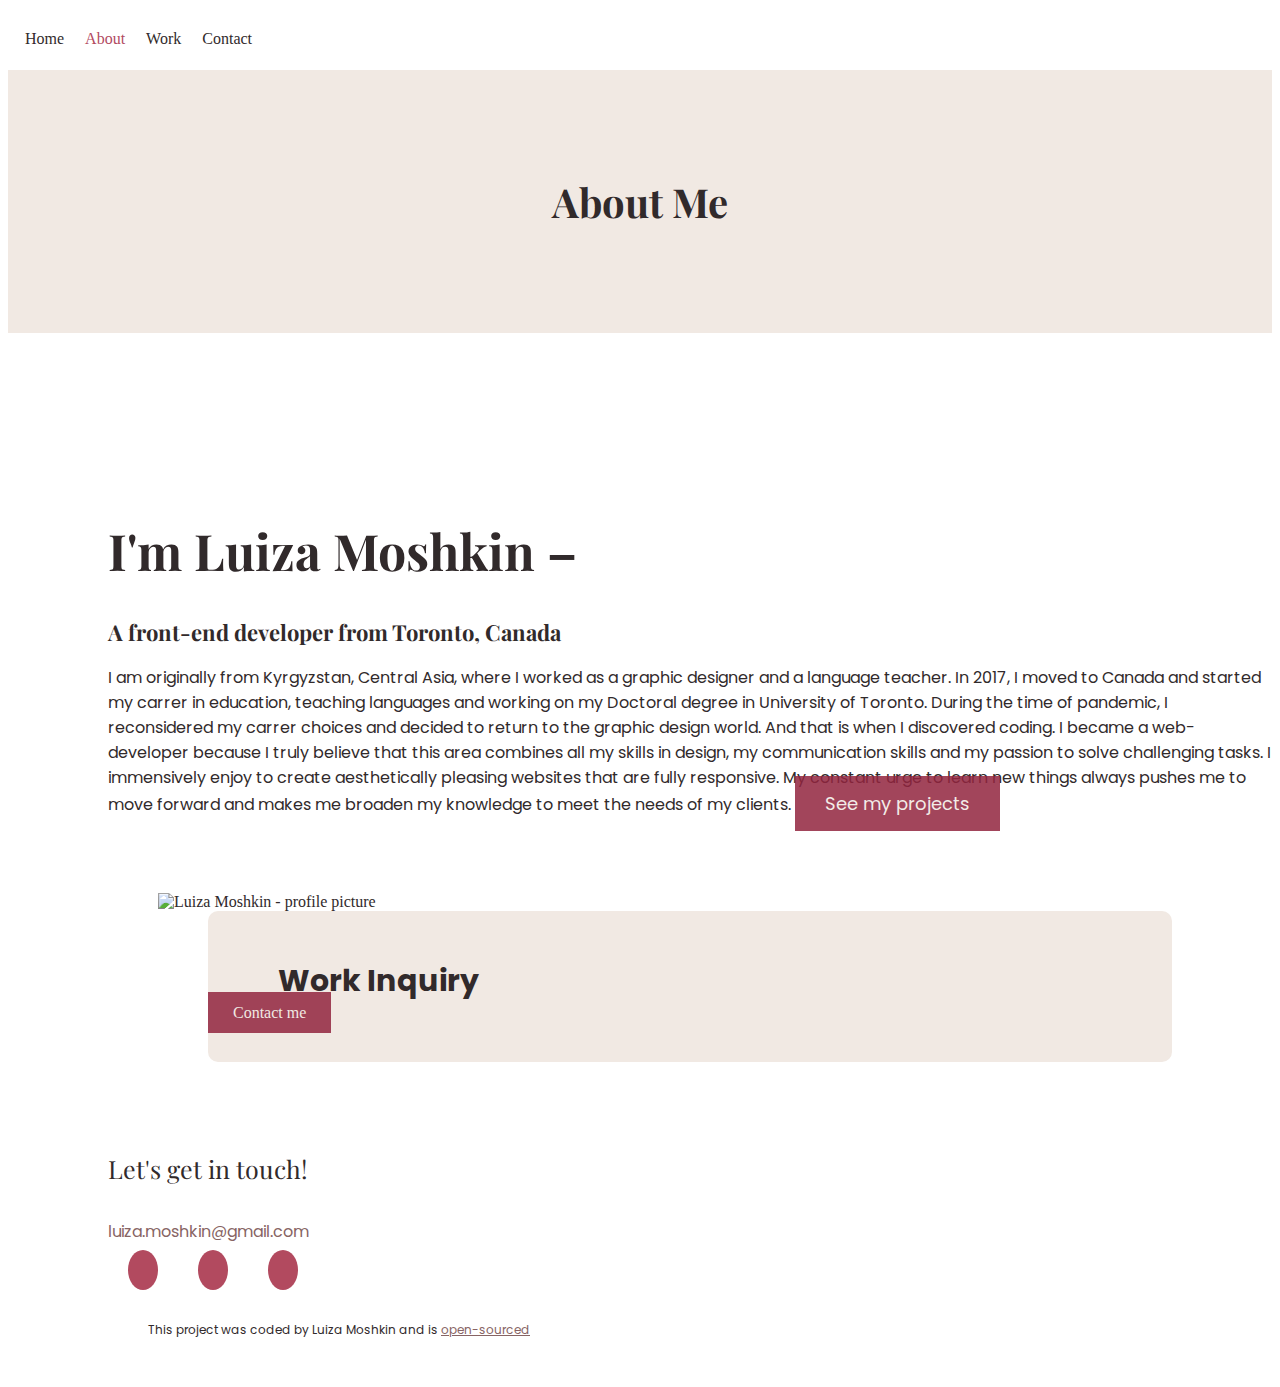
==== about.html @ afd3d527 "last edits" ====
<!DOCTYPE html>
<html lang="en">
  <head>
    <meta charset="UTF-8" />
    <meta http-equiv="X-UA-Compatible" content="IE=edge" />
    <meta name="viewport" content="width=device-width, initial-scale=1.0" />
    <meta
      name="description"
      content="Luiza Moshkin is a front-end developer from Toronto, Canada. She is an aspiring software engineer who can work remotely."
    />

    <link rel="preconnect" href="https://fonts.googleapis.com" />
    <link rel="preconnect" href="https://fonts.gstatic.com" crossorigin />
    <link
      href="https://fonts.googleapis.com/css2?family=Playfair+Display:wght@700&family=Poppins:wght@400;500;700&family=Source+Sans+Pro:ital,wght@0,200;0,300;0,400;0,600;0,700;0,900;1,200;1,300;1,400;1,600;1,700;1,900&display=swap"
      rel="stylesheet"
    />
    <link
      href="https://cdn.jsdelivr.net/npm/bootstrap@5.1.3/dist/css/bootstrap.min.css"
      rel="stylesheet"
      integrity="sha384-1BmE4kWBq78iYhFldvKuhfTAU6auU8tT94WrHftjDbrCEXSU1oBoqyl2QvZ6jIW3"
      crossorigin="anonymous"
    />
    <link rel="stylesheet" href="styles/styles.css" />

    <script
      src="https://cdn.jsdelivr.net/npm/bootstrap@5.1.3/dist/js/bootstrap.bundle.min.js"
      integrity="sha384-ka7Sk0Gln4gmtz2MlQnikT1wXgYsOg+OMhuP+IlRH9sENBO0LRn5q+8nbTov4+1p"
      crossorigin="anonymous"
    ></script>
    <script
      src="https://kit.fontawesome.com/94378a0b89.js"
      crossorigin="anonymous"
    ></script>

    <title>About me – Luiza Moshkin</title>
  </head>
  <body>
    <div class="container">
      <nav class="d-flex justify-content-end">
        <ul>
          <li><a href="/" title="Homepage"> Home</a></li>
          <li class="active" title="About Luiza">
            <a href="/about.html"> About</a>
          </li>
          <li><a href="/work.html" title="Luiza's Work"> Work </a></li>
          <li>
            <a href="/contact.html" title="Luiza's Contact Info"> Contact </a>
          </li>
        </ul>
      </nav>
    </div>
    <header>
      <h3>About Me</h3>
    </header>
    <div class="content-container container-fluid space-content-evenly">
      <div class="row">
        <div class="col-md">
          <h1>I'm Luiza Moshkin –</h1>
          <h2 class="mt-4 mb-4">A front-end developer from Toronto, Canada</h2>
          <p class="mb-5 text-muted">
            I am originally from Kyrgyzstan, Central Asia, where I worked as a
            graphic designer and a language teacher. In 2017, I moved to Canada
            and started my carrer in education, teaching languages and working
            on my Doctoral degree in University of Toronto. During the time of
            pandemic, I reconsidered my carrer choices and decided to return to
            the graphic design world. And that is when I discovered coding. I
            became a web-developer because I truly believe that this area
            combines all my skills in design, my communication skills and my
            passion to solve challenging tasks. I immensively enjoy to create
            aesthetically pleasing websites that are fully responsive. My
            constant urge to learn new things always pushes me to move forward
            and makes me broaden my knowledge to meet the needs of my clients.

            <a
              href="/work.html"
              class="btn btn-branding mt-4"
              id="btn-contact-me-about"
              title="See Projects"
              >See my projects</a
            >
          </p>
        </div>

        <div class="col-lg mb-5">
          <img
            src="/images/Luiza Moshkin – about.jpg"
            class="img-fluid rounded about-me-image"
            alt="Luiza Moshkin - profile picture"
          />
        </div>
      </div>

      <div class="flex text-center mt-5 mb-5 d-none d-sm-block">
        <div class="work-inquiry">
          <div class="container">
            <div class="row">
              <div class="col-md-6">
                <h5>Work Inquiry</h5>
              </div>

              <div class="col-md-6">
                <a
                  href="/contact.html"
                  class="btn btn-branding"
                  id="btn-work-inquiry"
                  >Contact me</a
                >
              </div>
            </div>
          </div>
        </div>
      </div>

      <div class="email-footer text-center justify-content-center">
        <h4 class="mt-5 mb-3">Let's get in touch!</h4>

        <p id="email-contact">
          <a href="mailto:luiza.moshkin@gmail.com">luiza.moshkin@gmail.com</a>
        </p>
      </div>

      <div class="social-links-footer d-flex justify-content-center mt-5">
        <a href="https://github.com/la-viza" target="_blank"
          ><i class="fab fa-github" id="footer-icons"></i
        ></a>

        <a
          href="https://www.linkedin.com/in/luiza-moshkin-3024b9229/"
          target="_blank"
          ><i class="fab fa-linkedin-in" id="footer-icons"></i
        ></a>

        <a href=" https://www.instagram.com/la_viza/" target="_blank"
          ><i class="fab fa-instagram" id="footer-icons"></i
        ></a>
      </div>
      <footer class="footer mt-3 mb-3 text-center">
        This project was coded by Luiza Moshkin and is
        <a href="https://github.com/la-viza/Portfolio-Project">open-sourced</a>
      </footer>
    </div>
  </body>
</html>
---- styles/styles.css ----
:root {
  --primary-font: "Poppins", sans-serif;
  --heading-font: "Playfair Display", serif;
  --branding-color: #f1e9e3;
  --secondary-color: #b24a5f;
  --heading-color: #312a2b;
  --contact-btn-color: #92253f;
  --contact-links-color: #876464;
}
header {
  padding: 65px !important;
  background-color: var(--branding-color);
  max-width: 100%;
}

header h3 {
  font-size: 40px;
  font-family: var(--heading-font);
  color: var(--heading-color);
}
h1 {
  font-family: var(--heading-font);
  font-size: 80px;
  font-weight: bold;
}
h3 {
  font-family: var(--primary-font);
  font-size: 30px;
  text-align: center;
}

h2 {
  font-family: var(--heading-font);
  font-size: 50px;
}

h4 {
  font-family: var(--heading-font);
  font-size: 25px;
  font-weight: normal;
}
h5 {
  font-family: var(--primary-font);
  font-size: 30px;
  color: var(--heading-color);
  margin: 7px 0 0 70px;
}

h6 {
  font-family: var(--primary-font);
  font-size: 20px;
  font-weight: normal;
}

p {
  font-family: var(--primary-font);
  color: var(--heading-color);
  font-size: 16px;
  font-weight: normal;
}
span {
  display: flex;
  justify-content: center;
}

nav {
  padding: 10px 0;
}
nav ul {
  padding: 0;
  margin: 0;
}

nav li {
  display: inline;
  list-style: none;
  line-height: 42px;
  margin-left: 17px;
}
nav a {
  text-decoration: none;
  color: var(--heading-color);
  transition: all 100ms ease-in-out;
}
nav a:hover,
nav li.active a,
footer a:hover {
  color: var(--secondary-color);
}
footer {
  padding: 40px;
  font-family: var(--primary-font);
  color: var(--heading-color);
  font-size: 12px;
  line-height: 1.5;
}
footer a {
  color: var(--contact-links-color);
  text-decoration: underline;
}

.hero {
  margin: 0 -13px;
  text-align: left;
  background-color: var(--branding-color);
  padding: 100px 0 70px;
  color: var(--heading-color);
}
.hero p {
  font-family: var(--primary-font);
  font-size: 36px;
  font-weight: 500;
  line-height: 1;
}

.hero h2 {
  font-family: var(--primary-font);
  font-weight: normal;
  font-size: 30px;
}

.luiza {
  width: 400px;
  height: auto;
}
.first-project {
  text-align: left;
  margin: auto;
  color: var(--heading-color);
}

.second-project {
  text-align: right;
  margin: 0;
  color: var(--heading-color);
}
.contact-icons {
  font-size: 25px;
  margin: 15px;
  color: var(--contact-links-color);
}
a {
  color: var(--heading-color);
  text-decoration: none;
  cursor: pointer;
  transition: all 100ms ease-in-out;
}
a :hover {
  color: var(--secondary-color);
}
#btn-contact-me,
#btn-contact-me-about {
  background-color: var(--contact-btn-color);
  color: var(--branding-color);
  border-color: var(--contact-btn-color);
  opacity: 85%;
  font-size: 18px;
  padding: 15px 30px;
}

#btn-contact-me:hover,
#btn-contact-me-about:hover {
  border: solid 1px var(--branding-color);
  opacity: 100%;
  transition: all 100ms ease-in-out;
}

#btn-weather-app,
#btn-adopt-app {
  background-color: fffff;
  color: var(--secondary-color);
  border-color: var(--secondary-color);
  font-size: 16px;
  padding: 15px 20px;
}

#btn-weather-app:hover,
#btn-adopt-app:hover {
  color: var(--contact-btn-color);
  border: solid 1.2px var(--contact-btn-color);
  transition: all 100ms ease-in-out;
}

#btn-launch-project {
  background-color: var(--contact-btn-color);
  color: var(--branding-color);
  border-color: var(--contact-btn-color);
  opacity: 85%;
  font-size: 14px;
  padding: 13px 15px;
}

#btn-launch-project:hover {
  border: solid 1px var(--branding-color);
  opacity: 100%;
  transition: all 100ms ease-in-out;
}

#img-weather-app {
  max-width: 80%;
  height: auto;
  margin: 8px 83px 28px;
  border-radius: 4px;
}

#img-adopt-app {
  max-width: 90%;
  height: auto;
  margin: -47px 0px 50px -33px;
  border-radius: 4px;
}

#img-work-weather {
  max-width: 82%;
  height: auto;
  margin: 8px 0 28px;
  border-radius: 4px;
}

#img-work-adopt {
  max-width: 82%;
  height: auto;
  margin: 13px -10px 40px -83px;
  border-radius: 4px;
}
#img-portrait-icon {
  max-width: 35%;
  margin-top: -47px;
}
#adopt-section {
  padding: 0 105px 0 0;
}
#btn-work-inquiry {
  background-color: var(--contact-btn-color);
  color: var(--branding-color);
  border-color: var(--contact-btn-color);
  opacity: 85%;
  font-size: 16px;
  border: 12px 30px !important;
  padding: 12px 25px;
  margin-right: 70px;
}

#btn-work-inquiry:hover {
  border: solid 1px var(--branding-color);
  opacity: 100%;
  transition: all 100ms ease-in-out;
}

.content-container {
  justify-content: space-evenly;
  color: var(--heading-color);
  padding-left: 100px;
}

.content-container h1 {
  font-size: 50px;
  padding-top: 150px;
}
.content-container h2 {
  font-size: 22px;
}
.contact-container h1 {
  font-size: 50px;
}
.about-me-image {
  max-width: 70%;
  margin-left: 50px;
  margin-top: 60px;
}
.box {
  max-width: 500px;
  height: auto;
  display: flex;
  flex-direction: column;
  text-align: center;
  justify-content: center;
  padding-top: 80px;
  color: var(--heading-color);
  border-color: var(--heading-color) !important;
}
#email-contact a {
  color: var(--contact-links-color);
  display: flex;
  flex-direction: column;
}

#email-contact :hover {
  color: var(--secondary-color);
  text-decoration: none;
}

.social-links-footer a {
  margin: 0 20px;
  color: var(--branding-color);
  background: var(--secondary-color);
  padding: 10px 15px;
  font-size: 18px;
  border-radius: 50%;
  transition: all 100ms ease-in-out;
}
.social-links-footer :hover {
  color: var(--branding-color);
  background-color: var(--contact-btn-color);
}
.email-footer h4 {
  color: var(--heading-color);
}

.work-inquiry {
  display: block;
  margin: 0 100px 90px;
  background-color: var(--branding-color);
  color: var(--heading-color);
  padding: 40px 0;
  max-width: 100%;
  border-radius: 10px;
}

@media (max-width: 915px) {
  header {
    padding: 40px !important;
    background-color: var(--branding-color);
    max-width: 100%;
    text-align: center;
    justify-content: space-evenly;
  }

  header h3 {
    font-size: 19px;
  }
  h3 {
    font-size: 17px;
  }
  h4 {
    margin-top: -15px;
    font-size: 20px;
  }
  h5 {
    font-family: var(--primary-font);
    font-size: 20px;
    color: var(--heading-color);
    margin: 14px;
  }
  h6 {
    font-size: 12px;
  }

  nav ul {
    margin-right: 8px;
  }
  nav li {
    margin-left: 7px;
    line-height: 30px;
  }
  nav a {
    font-size: 12px;
  }
  footer {
    font-size: 8px;
    margin: 0;
    padding: 15px 0 20px;
  }
  .hero {
    justify-content: center !important;
    text-align: center !important;
    padding: 40px 0 25px 0;
  }
  .luiza {
    max-width: 35%;
    height: auto;
    text-align: center;
  }
  .hero p {
    font-size: 20px;
  }
  .hero h1 {
    font-size: 40px;
    margin-top: -10px;
  }
  .hero h2,
  .first-project h3 {
    font-size: 20px;
    margin-top: -10px;
  }
  #btn-contact-me,
  #btn-contact-me-about {
    margin-top: -45px;
    font-size: 10px;
    padding: 8px 15px;
    text-align: center;
    justify-content: center;
  }
  #btn-launch-project {
    margin-top: -21px;
    font-size: 10px;
    padding: 7px 9px;
    text-align: center;
    justify-content: center;
  }
  .first-project,
  .second-project {
    text-align: center;
    justify-content: space-evenly;
    margin-top: -18px;
    flex: 1;
  }

  .first-project p,
  .second-project p,
  .content-container p {
    justify-content: center;
    font-size: 12px;
  }

  .first-project h2,
  .second-project h2 {
    font-size: 25px;
    margin-top: -15px !important;
  }
  .find-me {
    margin-top: 15px !important;
  }
  #adopt-section {
    padding: 0 !important;
  }
  #btn-weather-app,
  #btn-adopt-app {
    font-size: 10px;
    padding: 8px 15px;
  }

  .content-container {
    margin-top: 20px;
    margin-left: -50px;
    text-align: center;
  }
  .content-container h1 {
    font-size: 21px;
    padding: 0 !important;
    margin-left: 29px;
  }
  .contact-container h1 {
    font-size: 35px;
    padding: 0 !important;
    margin-bottom: 35px !important;
  }
  .contact-container {
    margin-top: 100px;
    text-align: center;
    height: auto;
    display: flex;
    flex-direction: column;
    text-align: center;
    justify-content: center;
  }
  .content-container h2 {
    font-size: 14px;
  }
  .box {
    max-width: 320px;
    height: 400px;
    display: flex;
    flex-direction: column;
    text-align: center;
    justify-content: center;
    padding-top: 80px;
  }

  #btn-contact-me-about {
    display: block;
    margin: -20px auto;
    justify-content: center;
    max-width: 50%;
  }
  .about-me-image {
    max-width: 60%;
    margin: 45px;
  }

  .social-links-footer a {
    margin: -17px 14px 17px !important;
    padding: 10px 15px !important;
    font-size: 15px !important;
  }

  #img-adopt-app {
    max-width: 90%;
    height: auto;
    margin: -47px 0px 50px 0px;
    border-radius: 4px;
  }
  #img-work-weather {
    max-width: 82%;
    height: auto;
    margin: -15px 0 28px;
    border-radius: 4px;
  }

  #img-work-adopt {
    max-width: 82%;
    height: auto;
    margin: 30px 0 28px;
    border-radius: 4px;
  }
  #email-contact {
    font-size: 10px !important;
  }
  .email-footer h4 {
    margin-top: 5px !important;
  }
  .work-inquiry {
    border-radius: 7px;
  }
}
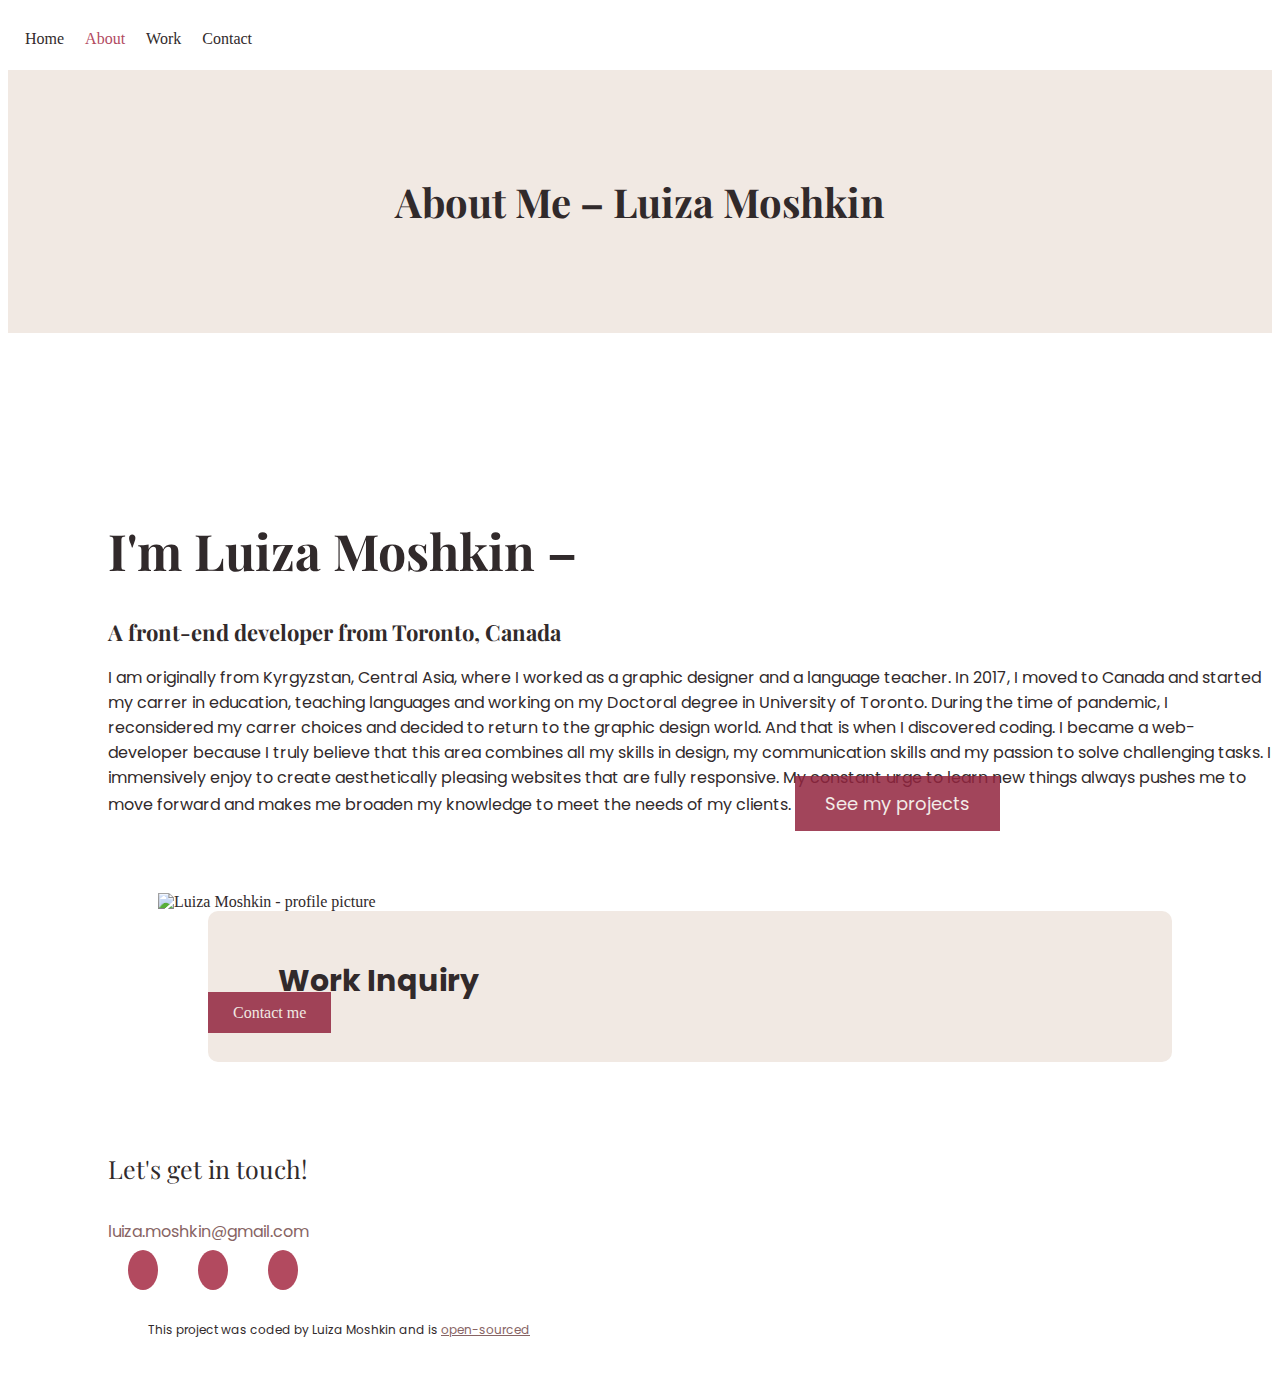
==== commit dcbcda13: "Edited content" ====
--- a/about.html
+++ b/about.html
@@ -6,7 +6,7 @@
     <meta name="viewport" content="width=device-width, initial-scale=1.0" />
     <meta
       name="description"
-      content="Luiza Moshkin is a front-end developer from Toronto, Canada. She is an aspiring software engineer who can work remotely."
+      content="About Luiza Moshkin. Luiza Moshkin is a front-end developer from Toronto, Canada. She is an aspiring software engineer who can work remotely."
     />
 
     <link rel="preconnect" href="https://fonts.googleapis.com" />
@@ -51,7 +51,7 @@
       </nav>
     </div>
     <header>
-      <h3>About Me</h3>
+      <h3>About Me – Luiza Moshkin</h3>
     </header>
     <div class="content-container container-fluid space-content-evenly">
       <div class="row">
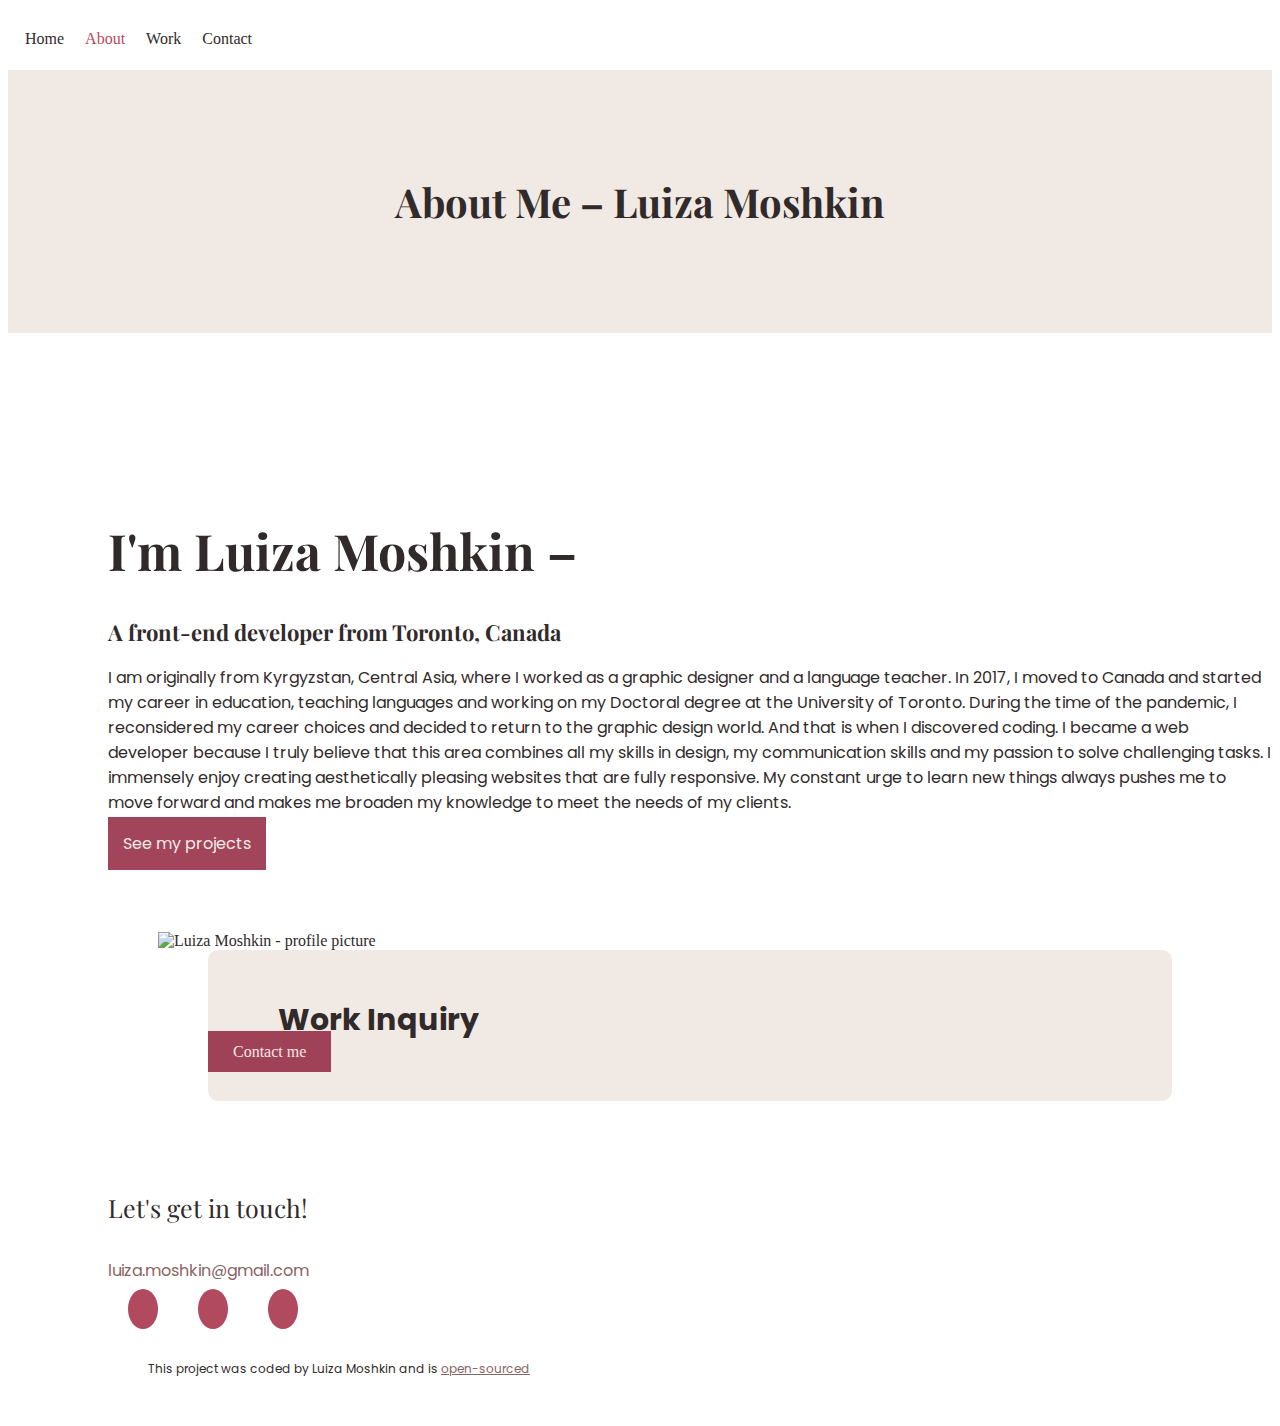
==== commit 74a463fb: "Edited content" ====
--- a/about.html
+++ b/about.html
@@ -61,20 +61,22 @@
           <p class="mb-5 text-muted">
             I am originally from Kyrgyzstan, Central Asia, where I worked as a
             graphic designer and a language teacher. In 2017, I moved to Canada
-            and started my carrer in education, teaching languages and working
-            on my Doctoral degree in University of Toronto. During the time of
-            pandemic, I reconsidered my carrer choices and decided to return to
-            the graphic design world. And that is when I discovered coding. I
-            became a web-developer because I truly believe that this area
-            combines all my skills in design, my communication skills and my
-            passion to solve challenging tasks. I immensively enjoy to create
+            and started my career in education, teaching languages and working
+            on my Doctoral degree at the University of Toronto. During the time
+            of the pandemic, I reconsidered my career choices and decided to
+            return to the graphic design world. And that is when I discovered
+            coding. I became a web developer because I truly believe that this
+            area combines all my skills in design, my communication skills and
+            my passion to solve challenging tasks. I immensely enjoy creating
             aesthetically pleasing websites that are fully responsive. My
             constant urge to learn new things always pushes me to move forward
             and makes me broaden my knowledge to meet the needs of my clients.
+          </p>
 
+          <p>
             <a
               href="/work.html"
-              class="btn btn-branding mt-4"
+              class="btn btn-branding mt-0"
               id="btn-contact-me-about"
               title="See Projects"
               >See my projects</a
--- a/styles/styles.css
+++ b/styles/styles.css
@@ -148,14 +148,21 @@
 a :hover {
   color: var(--secondary-color);
 }
-#btn-contact-me,
-#btn-contact-me-about {
+#btn-contact-me {
   background-color: var(--contact-btn-color);
   color: var(--branding-color);
   border-color: var(--contact-btn-color);
   opacity: 85%;
   font-size: 18px;
   padding: 15px 30px;
+}
+#btn-contact-me-about {
+  background-color: var(--contact-btn-color);
+  color: var(--branding-color);
+  border-color: var(--contact-btn-color);
+  opacity: 85%;
+  font-size: 16px;
+  padding: 15px 15px;
 }
 
 #btn-contact-me:hover,
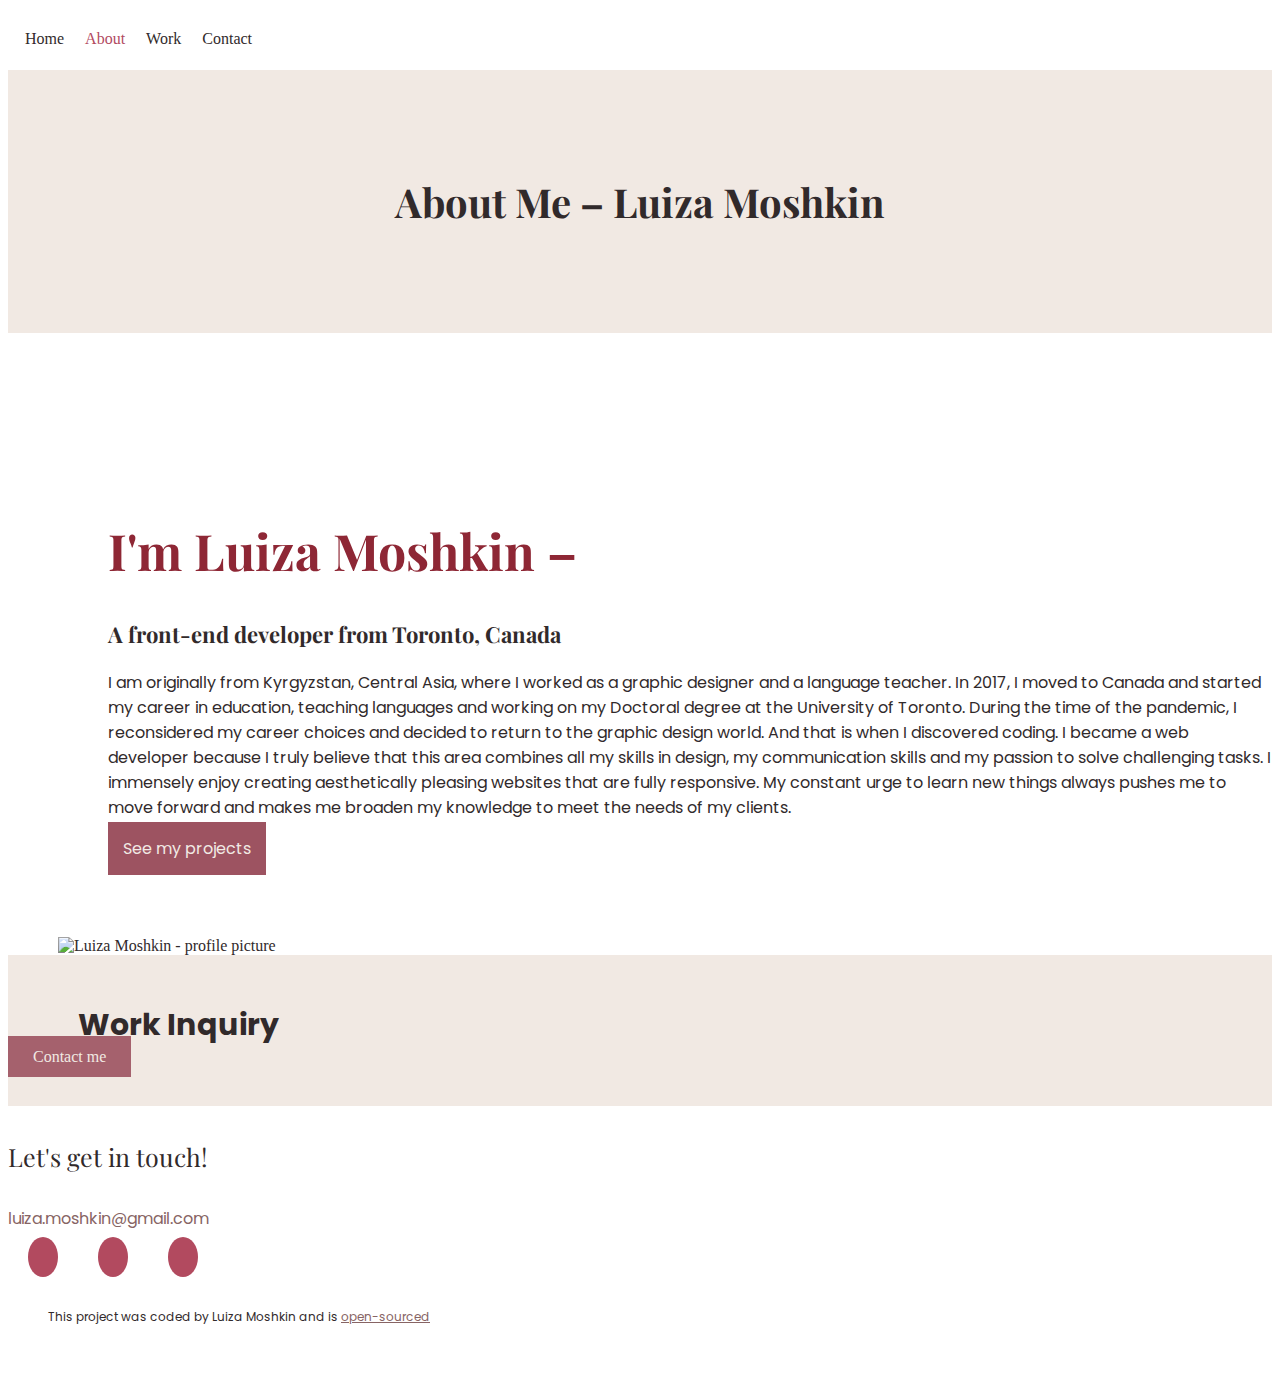
==== commit 2aad2fec: "Adding a new project" ====
--- a/about.html
+++ b/about.html
@@ -55,7 +55,7 @@
     </header>
     <div class="content-container container-fluid space-content-evenly">
       <div class="row">
-        <div class="col-md">
+        <div class="col-md about-me">
           <h1>I'm Luiza Moshkin –</h1>
           <h2 class="mt-4 mb-4">A front-end developer from Toronto, Canada</h2>
           <p class="mb-5 text-muted">
--- a/styles/styles.css
+++ b/styles/styles.css
@@ -4,7 +4,7 @@
   --branding-color: #f1e9e3;
   --secondary-color: #b24a5f;
   --heading-color: #312a2b;
-  --contact-btn-color: #92253f;
+  --contact-btn-color: #984a59;
   --contact-links-color: #876464;
 }
 header {
@@ -18,10 +18,15 @@
   font-family: var(--heading-font);
   color: var(--heading-color);
 }
+.heading-short {
+  display: inline;
+  font-family: var(--heading-font) !important;
+}
 h1 {
   font-family: var(--heading-font);
   font-size: 80px;
   font-weight: bold;
+  color: #8e2735;
 }
 h3 {
   font-family: var(--primary-font);
@@ -32,6 +37,7 @@
 h2 {
   font-family: var(--heading-font);
   font-size: 50px;
+  line-height: 1.6;
 }
 
 h4 {
@@ -98,19 +104,25 @@
   color: var(--contact-links-color);
   text-decoration: underline;
 }
+.main-page {
+  padding: 0 !important;
+  max-width: 100%;
+}
 
 .hero {
-  margin: 0 -13px;
+  max-width: 100%;
+  margin: 0 !important;
   text-align: left;
   background-color: var(--branding-color);
   padding: 100px 0 70px;
   color: var(--heading-color);
 }
 .hero p {
-  font-family: var(--primary-font);
+  font-family: var(--heading-font) !important;
   font-size: 36px;
-  font-weight: 500;
   line-height: 1;
+  color: var(--heading-color) !important;
+  opacity: 95%;
 }
 
 .hero h2 {
@@ -148,11 +160,12 @@
 a :hover {
   color: var(--secondary-color);
 }
+
 #btn-contact-me {
   background-color: var(--contact-btn-color);
   color: var(--branding-color);
   border-color: var(--contact-btn-color);
-  opacity: 85%;
+  opacity: 95%;
   font-size: 18px;
   padding: 15px 30px;
 }
@@ -160,7 +173,7 @@
   background-color: var(--contact-btn-color);
   color: var(--branding-color);
   border-color: var(--contact-btn-color);
-  opacity: 85%;
+  opacity: 95%;
   font-size: 16px;
   padding: 15px 15px;
 }
@@ -203,6 +216,14 @@
   transition: all 100ms ease-in-out;
 }
 
+#img-bishkek-app {
+  max-width: 77%;
+  height: 103%;
+  margin: 8px 90px 28px;
+
+  border-radius: 4px;
+}
+
 #img-weather-app {
   max-width: 80%;
   height: auto;
@@ -213,29 +234,41 @@
 #img-adopt-app {
   max-width: 90%;
   height: auto;
-  margin: -47px 0px 50px -33px;
+  margin: -47px 0px 50px 50px;
   border-radius: 4px;
 }
 
+#img-work-bishkek {
+  max-width: 87%;
+  height: 66%;
+  border-radius: 4px;
+}
+
 #img-work-weather {
-  max-width: 82%;
-  height: auto;
-  margin: 8px 0 28px;
+  max-width: 90% !important;
+  height: 67%;
+  margin: 0;
+  padding: 0;
   border-radius: 4px;
+}
+
+.weather-margin {
+  margin-left: 100px;
 }
 
 #img-work-adopt {
   max-width: 82%;
   height: auto;
-  margin: 13px -10px 40px -83px;
+  margin: 13px 0 10px -83px;
   border-radius: 4px;
 }
+
 #img-portrait-icon {
   max-width: 35%;
   margin-top: -47px;
 }
 #adopt-section {
-  padding: 0 105px 0 0;
+  padding: 0 50px 0 100px;
 }
 #btn-work-inquiry {
   background-color: var(--contact-btn-color);
@@ -257,7 +290,8 @@
 .content-container {
   justify-content: space-evenly;
   color: var(--heading-color);
-  padding-left: 100px;
+  margin: 0 !important;
+  padding: 0 !important;
 }
 
 .content-container h1 {
@@ -269,6 +303,9 @@
 }
 .contact-container h1 {
   font-size: 50px;
+}
+.about-me {
+  padding-left: 100px;
 }
 .about-me-image {
   max-width: 70%;
@@ -316,12 +353,11 @@
 
 .work-inquiry {
   display: block;
-  margin: 0 100px 90px;
+  margin: 0;
   background-color: var(--branding-color);
   color: var(--heading-color);
   padding: 40px 0;
   max-width: 100%;
-  border-radius: 10px;
 }
 
 @media (max-width: 915px) {
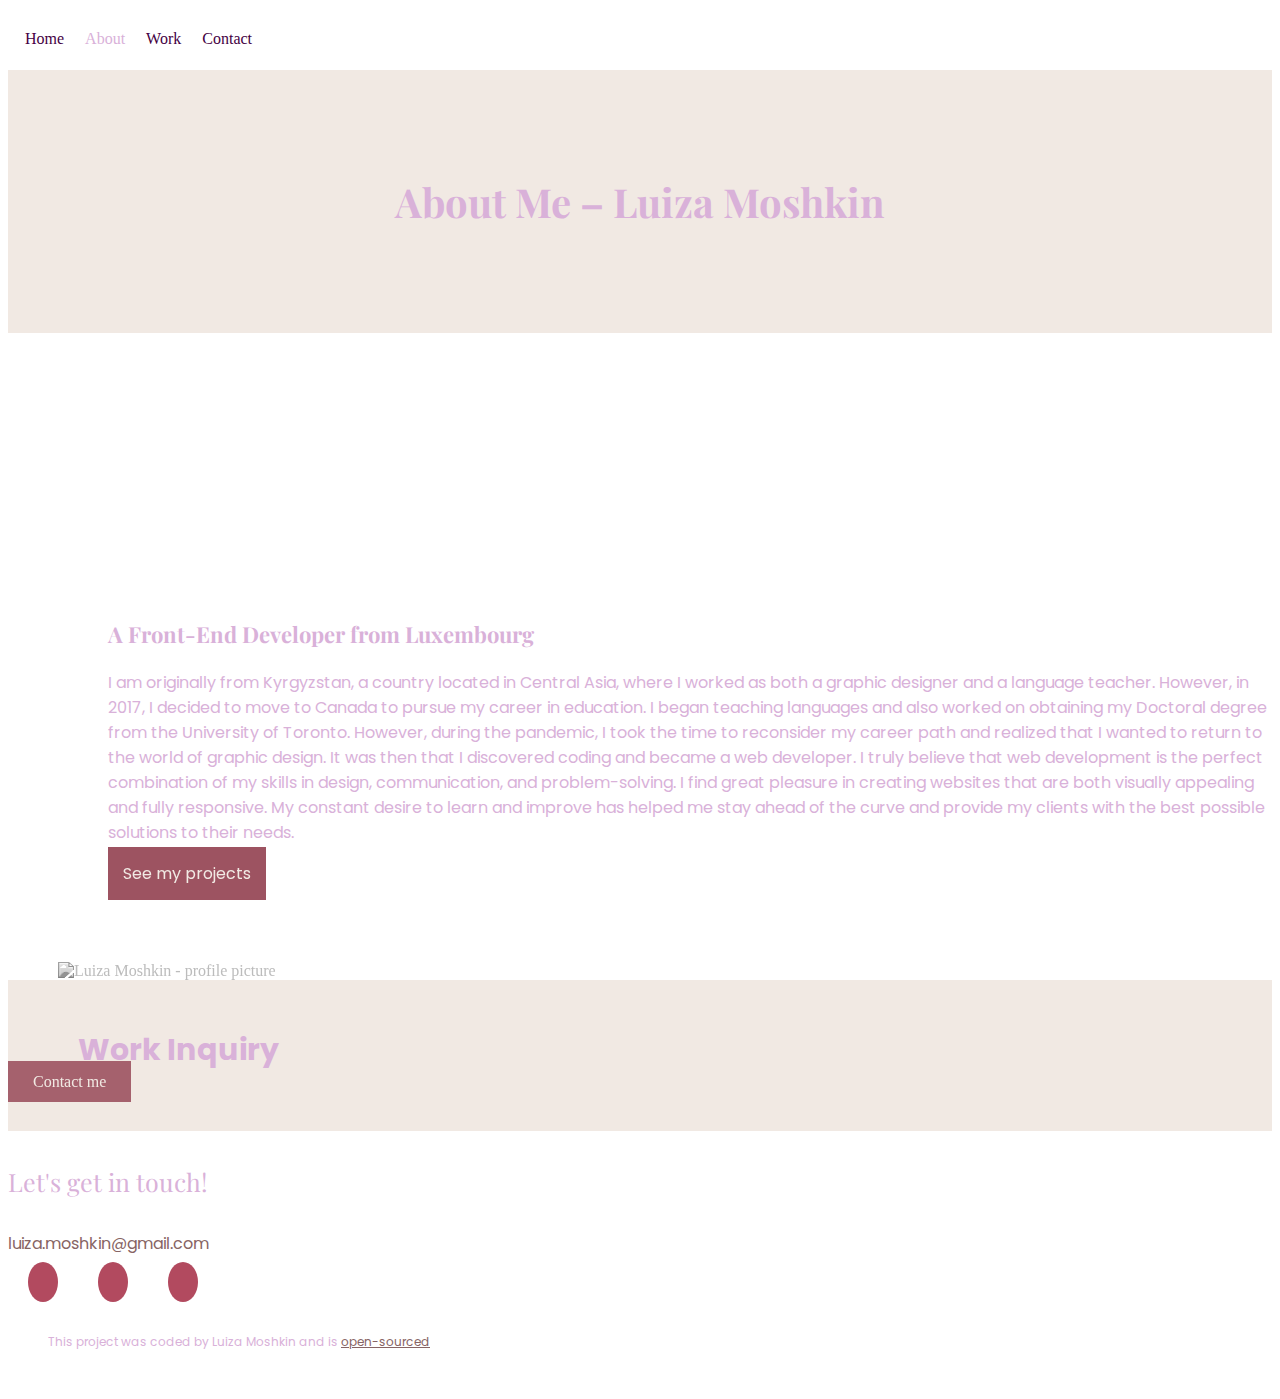
==== commit f1a2ca3f: "changing style of the portfolio" ====
--- a/about.html
+++ b/about.html
@@ -57,20 +57,22 @@
       <div class="row">
         <div class="col-md about-me">
           <h1>I'm Luiza Moshkin –</h1>
-          <h2 class="mt-4 mb-4">A front-end developer from Toronto, Canada</h2>
+          <h2 class="mt-4 mb-4">A Front-End Developer from Luxembourg</h2>
           <p class="mb-5 text-muted">
-            I am originally from Kyrgyzstan, Central Asia, where I worked as a
-            graphic designer and a language teacher. In 2017, I moved to Canada
-            and started my career in education, teaching languages and working
-            on my Doctoral degree at the University of Toronto. During the time
-            of the pandemic, I reconsidered my career choices and decided to
-            return to the graphic design world. And that is when I discovered
-            coding. I became a web developer because I truly believe that this
-            area combines all my skills in design, my communication skills and
-            my passion to solve challenging tasks. I immensely enjoy creating
-            aesthetically pleasing websites that are fully responsive. My
-            constant urge to learn new things always pushes me to move forward
-            and makes me broaden my knowledge to meet the needs of my clients.
+            I am originally from Kyrgyzstan, a country located in Central Asia,
+            where I worked as both a graphic designer and a language teacher.
+            However, in 2017, I decided to move to Canada to pursue my career in
+            education. I began teaching languages and also worked on obtaining
+            my Doctoral degree from the University of Toronto. However, during
+            the pandemic, I took the time to reconsider my career path and
+            realized that I wanted to return to the world of graphic design. It
+            was then that I discovered coding and became a web developer. I
+            truly believe that web development is the perfect combination of my
+            skills in design, communication, and problem-solving. I find great
+            pleasure in creating websites that are both visually appealing and
+            fully responsive. My constant desire to learn and improve has helped
+            me stay ahead of the curve and provide my clients with the best
+            possible solutions to their needs.
           </p>
 
           <p>
--- a/styles/styles.css
+++ b/styles/styles.css
@@ -1,12 +1,18 @@
+@import url("https://fonts.googleapis.com/css2?family=Play&display=swap");
+
 :root {
   --primary-font: "Poppins", sans-serif;
   --heading-font: "Playfair Display", serif;
   --branding-color: #f1e9e3;
   --secondary-color: #b24a5f;
-  --heading-color: #312a2b;
+  --heading-color: #d9b1d9;
   --contact-btn-color: #984a59;
   --contact-links-color: #876464;
-}
+  --nav-links-color: #440043;
+}
+/* body {
+  background-color: #404040;
+} */
 header {
   padding: 65px !important;
   background-color: var(--branding-color);
@@ -26,7 +32,7 @@
   font-family: var(--heading-font);
   font-size: 80px;
   font-weight: bold;
-  color: #8e2735;
+  color: #ffffff;
 }
 h3 {
   font-family: var(--primary-font);
@@ -85,13 +91,13 @@
 }
 nav a {
   text-decoration: none;
-  color: var(--heading-color);
+  color: var(--nav-links-color);
   transition: all 100ms ease-in-out;
 }
 nav a:hover,
 nav li.active a,
 footer a:hover {
-  color: var(--secondary-color);
+  color: var(--heading-color);
 }
 footer {
   padding: 40px;
@@ -114,6 +120,8 @@
   margin: 0 !important;
   text-align: left;
   background-color: var(--branding-color);
+  background-image: url("data:image/svg+xml,%3Csvg xmlns='http://www.w3.org/2000/svg' width='400' height='400' viewBox='0 0 800 800'%3E%3Cg fill='none' stroke='%23404' stroke-width='1'%3E%3Cpath d='M769 229L1037 260.9M927 880L731 737 520 660 309 538 40 599 295 764 126.5 879.5 40 599-197 493 102 382-31 229 126.5 79.5-69-63'/%3E%3Cpath d='M-31 229L237 261 390 382 603 493 308.5 537.5 101.5 381.5M370 905L295 764'/%3E%3Cpath d='M520 660L578 842 731 737 840 599 603 493 520 660 295 764 309 538 390 382 539 269 769 229 577.5 41.5 370 105 295 -36 126.5 79.5 237 261 102 382 40 599 -69 737 127 880'/%3E%3Cpath d='M520-140L578.5 42.5 731-63M603 493L539 269 237 261 370 105M902 382L539 269M390 382L102 382'/%3E%3Cpath d='M-222 42L126.5 79.5 370 105 539 269 577.5 41.5 927 80 769 229 902 382 603 493 731 737M295-36L577.5 41.5M578 842L295 764M40-201L127 80M102 382L-261 269'/%3E%3C/g%3E%3Cg fill='%23505'%3E%3Ccircle cx='769' cy='229' r='5'/%3E%3Ccircle cx='539' cy='269' r='5'/%3E%3Ccircle cx='603' cy='493' r='5'/%3E%3Ccircle cx='731' cy='737' r='5'/%3E%3Ccircle cx='520' cy='660' r='5'/%3E%3Ccircle cx='309' cy='538' r='5'/%3E%3Ccircle cx='295' cy='764' r='5'/%3E%3Ccircle cx='40' cy='599' r='5'/%3E%3Ccircle cx='102' cy='382' r='5'/%3E%3Ccircle cx='127' cy='80' r='5'/%3E%3Ccircle cx='370' cy='105' r='5'/%3E%3Ccircle cx='578' cy='42' r='5'/%3E%3Ccircle cx='237' cy='261' r='5'/%3E%3Ccircle cx='390' cy='382' r='5'/%3E%3C/g%3E%3C/svg%3E");
+  background-color: #330033;
   padding: 100px 0 70px;
   color: var(--heading-color);
 }
@@ -131,10 +139,47 @@
   font-size: 30px;
 }
 
+.wrapper.two {
+  background-color: #2c0101;
+  font-size: 6rem;
+  font-family: "Play", sans-serif;
+}
+.neon h3 {
+  margin: 1rem auto;
+  animation: neon 1s ease infinite;
+}
+
+.rotate {
+  transition: 1s ease;
+}
+
+.rotate:hover {
+  -webkit-transform: rotateZ(-3deg);
+  -ms-transform: rotateZ(-3deg);
+  transform: rotateZ(-3deg);
+  transition: 1s ease;
+}
+
 .luiza {
   width: 400px;
   height: auto;
-}
+  transition: 1s ease;
+}
+.luiza:hover {
+  -webkit-transform: scale(1.1);
+  -ms-transform: scale(1.1);
+  transform: scale(1.1);
+  transition: 1s ease;
+}
+
+.heading-about:hover {
+  -webkit-transform: scale(1.2);
+  -ms-transform: scale(1.2);
+  transform: scale(1.2) bold;
+  transition: 1s ease;
+  font-weight: 500;
+}
+
 .first-project {
   text-align: left;
   margin: auto;
@@ -146,13 +191,29 @@
   margin: 0;
   color: var(--heading-color);
 }
+.grow {
+  transition: 1s ease;
+  cursor: pointer;
+}
+.grow:hover {
+  -webkit-transform: scale(1.1);
+  -ms-transform: scale(1.1);
+  transform: scale(1.1);
+  transition: 1s ease;
+}
+
 .contact-icons {
   font-size: 25px;
   margin: 15px;
   color: var(--contact-links-color);
 }
+
+.border {
+  border: 2px solid var(--heading-color) !important;
+}
+
 a {
-  color: var(--heading-color);
+  color: var(--nav-links-color);
   text-decoration: none;
   cursor: pointer;
   transition: all 100ms ease-in-out;
@@ -162,12 +223,12 @@
 }
 
 #btn-contact-me {
-  background-color: var(--contact-btn-color);
+  background-color: #fe4a53;
   color: var(--branding-color);
-  border-color: var(--contact-btn-color);
-  opacity: 95%;
+  opacity: 90%;
   font-size: 18px;
   padding: 15px 30px;
+  outline-color: #fe4a53;
 }
 #btn-contact-me-about {
   background-color: var(--contact-btn-color);
@@ -256,6 +317,17 @@
   margin-left: 100px;
 }
 
+.brighten {
+  -webkit-filter: brightness(50%);
+  -webkit-transition: all 1s ease;
+  -moz-transition: all 1s ease;
+  -o-transition: all 1s ease;
+  -ms-transition: all 1s ease;
+  transition: all 1s ease;
+}
+.brighten:hover {
+  -webkit-filter: brightness(100%);
+}
 #img-work-adopt {
   max-width: 82%;
   height: auto;
@@ -311,7 +383,18 @@
   max-width: 70%;
   margin-left: 50px;
   margin-top: 60px;
-}
+  filter: grayscale(100%);
+  -webkit-filter: grayscale(100%);
+  -webkit-transition: all 1s ease;
+}
+.about-me-image:hover {
+  filter: grayscale(0%);
+  filter: gray;
+  -webkit-filter: grayscale(0%);
+  filter: none;
+  transition: 1s ease;
+}
+
 .box {
   max-width: 500px;
   height: auto;
@@ -398,6 +481,7 @@
   }
   nav a {
     font-size: 12px;
+    color: var(--nav-links-color);
   }
   footer {
     font-size: 8px;
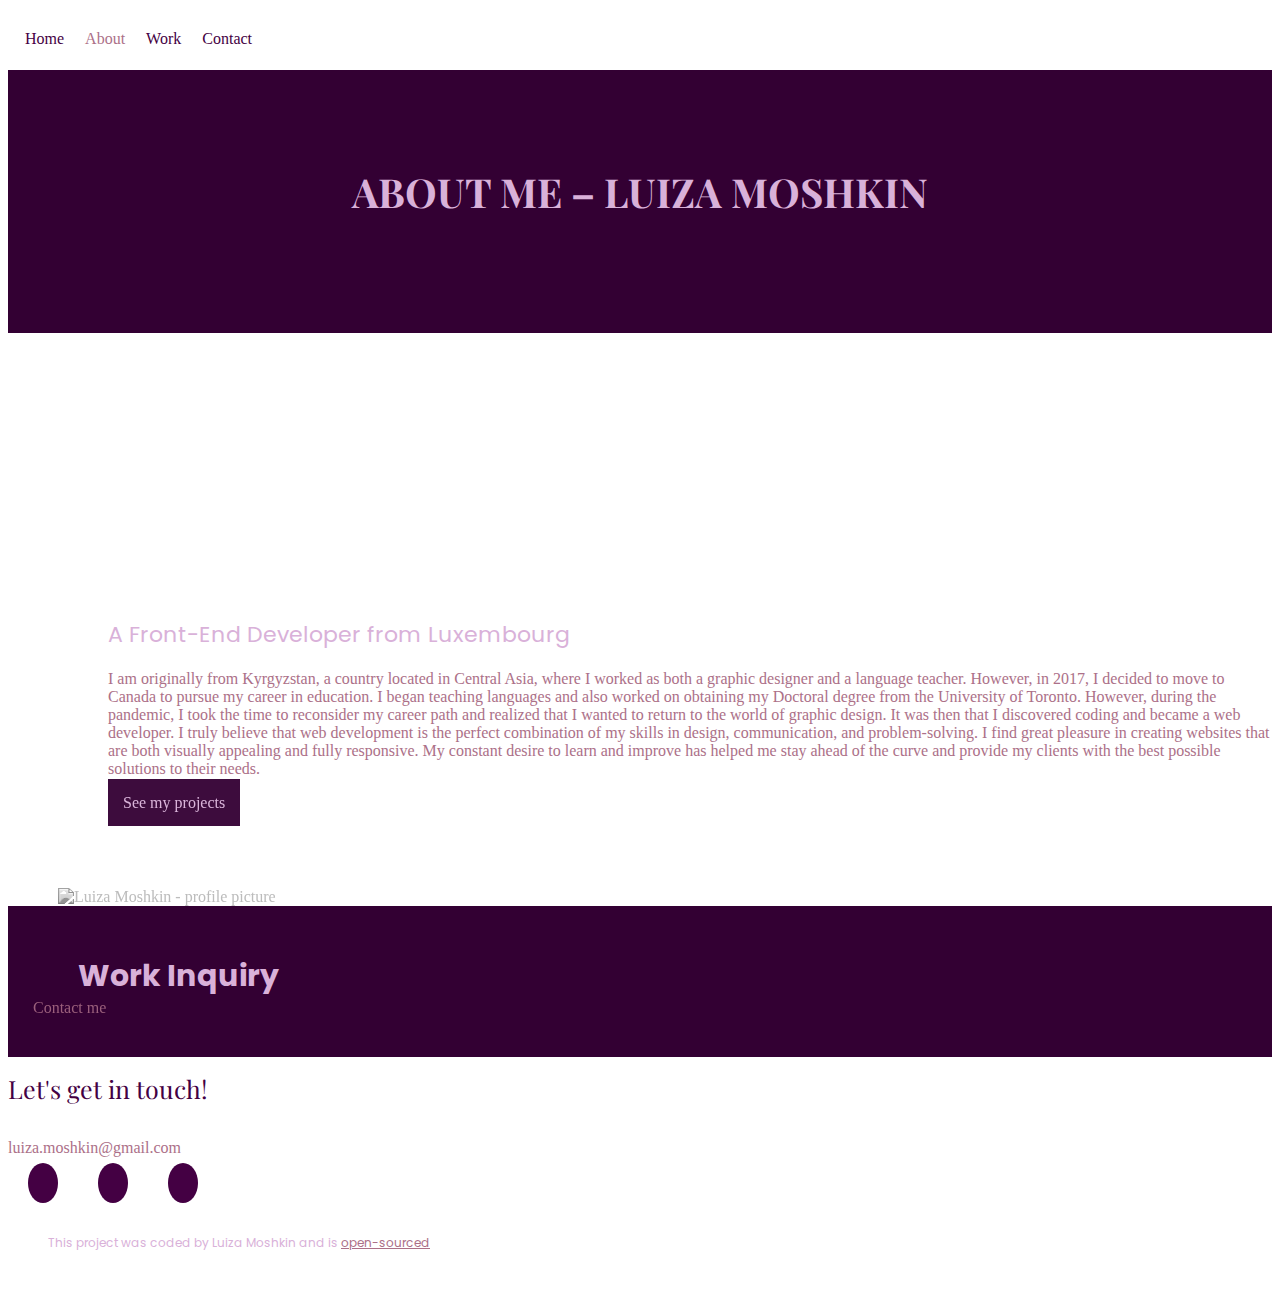
==== commit 65594cfd: "Added new projects" ====
--- a/about.html
+++ b/about.html
@@ -57,7 +57,7 @@
       <div class="row">
         <div class="col-md about-me">
           <h1>I'm Luiza Moshkin –</h1>
-          <h2 class="mt-4 mb-4">A Front-End Developer from Luxembourg</h2>
+          <h2 class="mb-2">A Front-End Developer from Luxembourg</h2>
           <p class="mb-5 text-muted">
             I am originally from Kyrgyzstan, a country located in Central Asia,
             where I worked as both a graphic designer and a language teacher.
--- a/styles/styles.css
+++ b/styles/styles.css
@@ -3,11 +3,11 @@
 :root {
   --primary-font: "Poppins", sans-serif;
   --heading-font: "Playfair Display", serif;
-  --branding-color: #f1e9e3;
-  --secondary-color: #b24a5f;
+  --branding-color: #330033;
+  --secondary-color: #440043;
   --heading-color: #d9b1d9;
-  --contact-btn-color: #984a59;
-  --contact-links-color: #876464;
+  --contact-btn-color: #fe4a53;
+  --contact-links-color: #ac7088;
   --nav-links-color: #440043;
 }
 /* body {
@@ -38,18 +38,24 @@
   font-family: var(--primary-font);
   font-size: 30px;
   text-align: center;
+  color: var(--branding-color);
+  text-transform: uppercase;
+  margin: 30px 0 50px;
 }
 
 h2 {
-  font-family: var(--heading-font);
-  font-size: 50px;
+  font-family: var(--primary-font);
+  font-size: 35px;
   line-height: 1.6;
+  font-weight: 400;
 }
 
 h4 {
   font-family: var(--heading-font);
+  color: var(--secondary-color);
   font-size: 25px;
   font-weight: normal;
+  margin-top: 15px;
 }
 h5 {
   font-family: var(--primary-font);
@@ -64,12 +70,15 @@
   font-weight: normal;
 }
 
-p {
+.about__content-title {
   font-family: var(--primary-font);
-  color: var(--heading-color);
-  font-size: 16px;
-  font-weight: normal;
-}
+  font-size: 30px;
+  text-align: center;
+  color: var(--heading-color);
+  margin: 30px 0 50px;
+  text-transform: uppercase;
+}
+
 span {
   display: flex;
   justify-content: center;
@@ -97,7 +106,7 @@
 nav a:hover,
 nav li.active a,
 footer a:hover {
-  color: var(--heading-color);
+  color: var(--contact-links-color);
 }
 footer {
   padding: 40px;
@@ -126,58 +135,58 @@
   color: var(--heading-color);
 }
 .hero p {
-  font-family: var(--heading-font) !important;
-  font-size: 36px;
+  font-family: var(--primary-font) !important;
+  font-size: 30px;
   line-height: 1;
   color: var(--heading-color) !important;
   opacity: 95%;
 }
 
-.hero h2 {
-  font-family: var(--primary-font);
-  font-weight: normal;
-  font-size: 30px;
-}
-
 .wrapper.two {
-  background-color: #2c0101;
   font-size: 6rem;
   font-family: "Play", sans-serif;
 }
-.neon h3 {
+.neon h1 {
   margin: 1rem auto;
-  animation: neon 1s ease infinite;
-}
-
-.rotate {
-  transition: 1s ease;
-}
-
-.rotate:hover {
-  -webkit-transform: rotateZ(-3deg);
-  -ms-transform: rotateZ(-3deg);
-  transform: rotateZ(-3deg);
-  transition: 1s ease;
-}
-
-.luiza {
-  width: 400px;
-  height: auto;
-  transition: 1s ease;
-}
-.luiza:hover {
-  -webkit-transform: scale(1.1);
-  -ms-transform: scale(1.1);
-  transform: scale(1.1);
-  transition: 1s ease;
-}
-
-.heading-about:hover {
-  -webkit-transform: scale(1.2);
-  -ms-transform: scale(1.2);
-  transform: scale(1.2) bold;
-  transition: 1s ease;
-  font-weight: 500;
+  animation: neon 2s ease infinite;
+}
+
+@keyframes neon {
+  0%,
+  100% {
+    text-shadow: 0 0 10px #ef00e3a8, 0 0 20px #ef00e3a8, 0 0 20px #ef00e3a8,
+      0 0 20px #ef00e3a8, 0 0 2px #fed128, 2px 2px 2px #806914;
+    color: #f5efcb;
+  }
+  50% {
+    text-shadow: 0 0 2px #800e0b, 0 0 5px #800e0b, 0 0 5px #800e0b,
+      0 0 5px #800e0b, 0 0 2px #800e0b, 4px 4px 2px #40340a;
+    color: #eda0d3;
+  }
+}
+
+h2 .typing {
+  margin: 0;
+}
+
+.four h2 {
+  width: 36ch;
+  border-right: 4px solid black;
+  margin: 2rem auto;
+  white-space: nowrap;
+  overflow: hidden;
+  animation: typing 2s steps(13, end),
+    blink-caret 0.5s step-end infinite alternate;
+}
+@-webkit-keyframes typing {
+  from {
+    width: 0;
+  }
+}
+@-webkit-keyframes blink-caret {
+  50% {
+    border-color: transparent;
+  }
 }
 
 .first-project {
@@ -196,10 +205,18 @@
   cursor: pointer;
 }
 .grow:hover {
-  -webkit-transform: scale(1.1);
-  -ms-transform: scale(1.1);
-  transform: scale(1.1);
+  -webkit-transform: scale(1.05);
+  -ms-transform: scale(1.05);
+  transform: scale(1.05);
   transition: 1s ease;
+}
+
+.text-muted {
+  color: var(--contact-links-color) !important;
+}
+
+.project-cards {
+  justify-content: space-around;
 }
 
 .contact-icons {
@@ -209,7 +226,24 @@
 }
 
 .border {
-  border: 2px solid var(--heading-color) !important;
+  border: 2px solid var(--contact-links-color) !important;
+}
+
+.skills {
+  display: inline-flex;
+  flex-wrap: wrap;
+}
+.skills__skill {
+  padding: 0.5rem;
+  margin-bottom: 1rem;
+  margin-right: 1rem;
+  font-size: 12px;
+  border: 1px solid #ef00e3a8;
+  box-shadow: 0 0 5px #ef00e3a8, 0 0 5px #ef00e3a8 inset;
+  color: var(--contact-links-color);
+  border-radius: 5px;
+  font-weight: 600;
+  text-transform: uppercase;
 }
 
 a {
@@ -222,24 +256,38 @@
   color: var(--secondary-color);
 }
 
+#btn-projects,
 #btn-contact-me {
-  background-color: #fe4a53;
-  color: var(--branding-color);
-  opacity: 90%;
-  font-size: 18px;
-  padding: 15px 30px;
-  outline-color: #fe4a53;
-}
+  font-size: 15px;
+  text-transform: uppercase;
+  font-weight: bold;
+  padding: 10px 20px;
+  margin: 7px;
+  background-color: transparent;
+  color: var(--heading-color);
+  border: solid 1.5px #ef00e3a8;
+  transition: all 100ms ease-in-out;
+  cursor: pointer;
+  transition: all 0.3s ease;
+  position: relative;
+}
+
+#btn-projects:hover,
+#btn-contact-me:hover {
+  border: 1px solid #ef00e3a8;
+  box-shadow: 0 0 5px #ef00e3a8, 0 0 5px #ef00e3a8 inset;
+  color: var(--contact-links-color);
+}
+
 #btn-contact-me-about {
-  background-color: var(--contact-btn-color);
-  color: var(--branding-color);
-  border-color: var(--contact-btn-color);
+  background-color: var(--branding-color);
+  color: var(--heading-color);
+  border-color: var(--branding-color);
   opacity: 95%;
   font-size: 16px;
   padding: 15px 15px;
 }
 
-#btn-contact-me:hover,
 #btn-contact-me-about:hover {
   border: solid 1px var(--branding-color);
   opacity: 100%;
@@ -263,32 +311,32 @@
 }
 
 #btn-launch-project {
-  background-color: var(--contact-btn-color);
-  color: var(--branding-color);
-  border-color: var(--contact-btn-color);
+  background-color: var(--branding-color);
+  color: var(--heading-color);
+  border-color: var(--branding-color);
   opacity: 85%;
   font-size: 14px;
-  padding: 13px 15px;
+  padding: 0.7rem 3rem;
+  text-transform: uppercase;
 }
 
 #btn-launch-project:hover {
   border: solid 1px var(--branding-color);
-  opacity: 100%;
+  opacity: 95%;
   transition: all 100ms ease-in-out;
+  color: #ef00e3a8;
 }
 
 #img-bishkek-app {
   max-width: 77%;
   height: 103%;
   margin: 8px 90px 28px;
-
   border-radius: 4px;
 }
 
 #img-weather-app {
-  max-width: 80%;
-  height: auto;
-  margin: 8px 83px 28px;
+  max-width: 100%;
+  max-height: 100%;
   border-radius: 4px;
 }
 
@@ -299,17 +347,9 @@
   border-radius: 4px;
 }
 
-#img-work-bishkek {
+#img-project {
   max-width: 87%;
-  height: 66%;
-  border-radius: 4px;
-}
-
-#img-work-weather {
-  max-width: 90% !important;
-  height: 67%;
-  margin: 0;
-  padding: 0;
+  height: 65%;
   border-radius: 4px;
 }
 
@@ -318,7 +358,7 @@
 }
 
 .brighten {
-  -webkit-filter: brightness(50%);
+  -webkit-filter: brightness(60%);
   -webkit-transition: all 1s ease;
   -moz-transition: all 1s ease;
   -o-transition: all 1s ease;
@@ -328,12 +368,6 @@
 .brighten:hover {
   -webkit-filter: brightness(100%);
 }
-#img-work-adopt {
-  max-width: 82%;
-  height: auto;
-  margin: 13px 0 10px -83px;
-  border-radius: 4px;
-}
 
 #img-portrait-icon {
   max-width: 35%;
@@ -343,9 +377,9 @@
   padding: 0 50px 0 100px;
 }
 #btn-work-inquiry {
-  background-color: var(--contact-btn-color);
-  color: var(--branding-color);
-  border-color: var(--contact-btn-color);
+  background-color: transparent;
+  color: var(--contact-links-color);
+  border-color: var(--contact-links-color);
   opacity: 85%;
   font-size: 16px;
   border: 12px 30px !important;
@@ -403,9 +437,14 @@
   text-align: center;
   justify-content: center;
   padding-top: 80px;
-  color: var(--heading-color);
-  border-color: var(--heading-color) !important;
-}
+  /* border: 1px solid #ef00e3a8;
+  box-shadow: 0 0 5px #ef00e3a8, 0 0 5px #ef00e3a8 inset; */
+}
+
+.contact-page-heading {
+  color: var(--secondary-color);
+}
+
 #email-contact a {
   color: var(--contact-links-color);
   display: flex;
@@ -419,7 +458,7 @@
 
 .social-links-footer a {
   margin: 0 20px;
-  color: var(--branding-color);
+  color: var(--heading-color);
   background: var(--secondary-color);
   padding: 10px 15px;
   font-size: 18px;
@@ -428,12 +467,19 @@
 }
 .social-links-footer :hover {
   color: var(--branding-color);
-  background-color: var(--contact-btn-color);
+  background-color: var(--heading-color);
 }
 .email-footer h4 {
-  color: var(--heading-color);
-}
-
+  color: var(--secondary-color);
+}
+
+.contact-icons {
+  color: var(--branding-color);
+}
+
+.contact-icons:hover {
+  color: #ef00e3a8;
+}
 .work-inquiry {
   display: block;
   margin: 0;
@@ -443,7 +489,12 @@
   max-width: 100%;
 }
 
+/* /////////////////////// MEDIA QUERIES ///////////////////////// */
+
 @media (max-width: 915px) {
+  div.container {
+    margin-right: 10px !important;
+  }
   header {
     padding: 40px !important;
     background-color: var(--branding-color);
@@ -455,12 +506,15 @@
   header h3 {
     font-size: 19px;
   }
+
   h3 {
-    font-size: 17px;
-  }
+    font-size: 18px;
+    margin: 1rem !important;
+  }
+
   h4 {
-    margin-top: -15px;
     font-size: 20px;
+    margin-top: -30px;
   }
   h5 {
     font-family: var(--primary-font);
@@ -493,11 +547,7 @@
     text-align: center !important;
     padding: 40px 0 25px 0;
   }
-  .luiza {
-    max-width: 35%;
-    height: auto;
-    text-align: center;
-  }
+
   .hero p {
     font-size: 20px;
   }
@@ -507,12 +557,13 @@
   }
   .hero h2,
   .first-project h3 {
-    font-size: 20px;
+    font-size: 17px;
     margin-top: -10px;
   }
   #btn-contact-me,
+  #btn-projects,
   #btn-contact-me-about {
-    margin-top: -45px;
+    margin-top: -30px;
     font-size: 10px;
     padding: 8px 15px;
     text-align: center;
@@ -617,26 +668,49 @@
     margin: -47px 0px 50px 0px;
     border-radius: 4px;
   }
-  #img-work-weather {
-    max-width: 82%;
+
+  .img-work-weather {
+    width: 70%;
     height: auto;
-    margin: -15px 0 28px;
+    margin: 30px 0 0px;
     border-radius: 4px;
   }
 
-  #img-work-adopt {
-    max-width: 82%;
+  .img-work-bishkek {
+    max-width: 70%;
     height: auto;
-    margin: 30px 0 28px;
+    margin: -10px 0 28px;
     border-radius: 4px;
   }
+
+  .img-work-adopt {
+    max-width: 70%;
+    height: auto;
+    margin: 20px 0 0px;
+    border-radius: 4px;
+  }
+
+  .skills__skill {
+    padding: 0.5rem;
+    margin-bottom: 0.5rem;
+    margin-right: 0.5rem;
+    font-size: 10px;
+  }
+
   #email-contact {
     font-size: 10px !important;
   }
   .email-footer h4 {
     margin-top: 5px !important;
   }
+
+  .about__content-title {
+    font-size: 20px;
+    margin: 10px 0 30px;
+  }
+
   .work-inquiry {
+    padding: 3rem;
     border-radius: 7px;
   }
 }
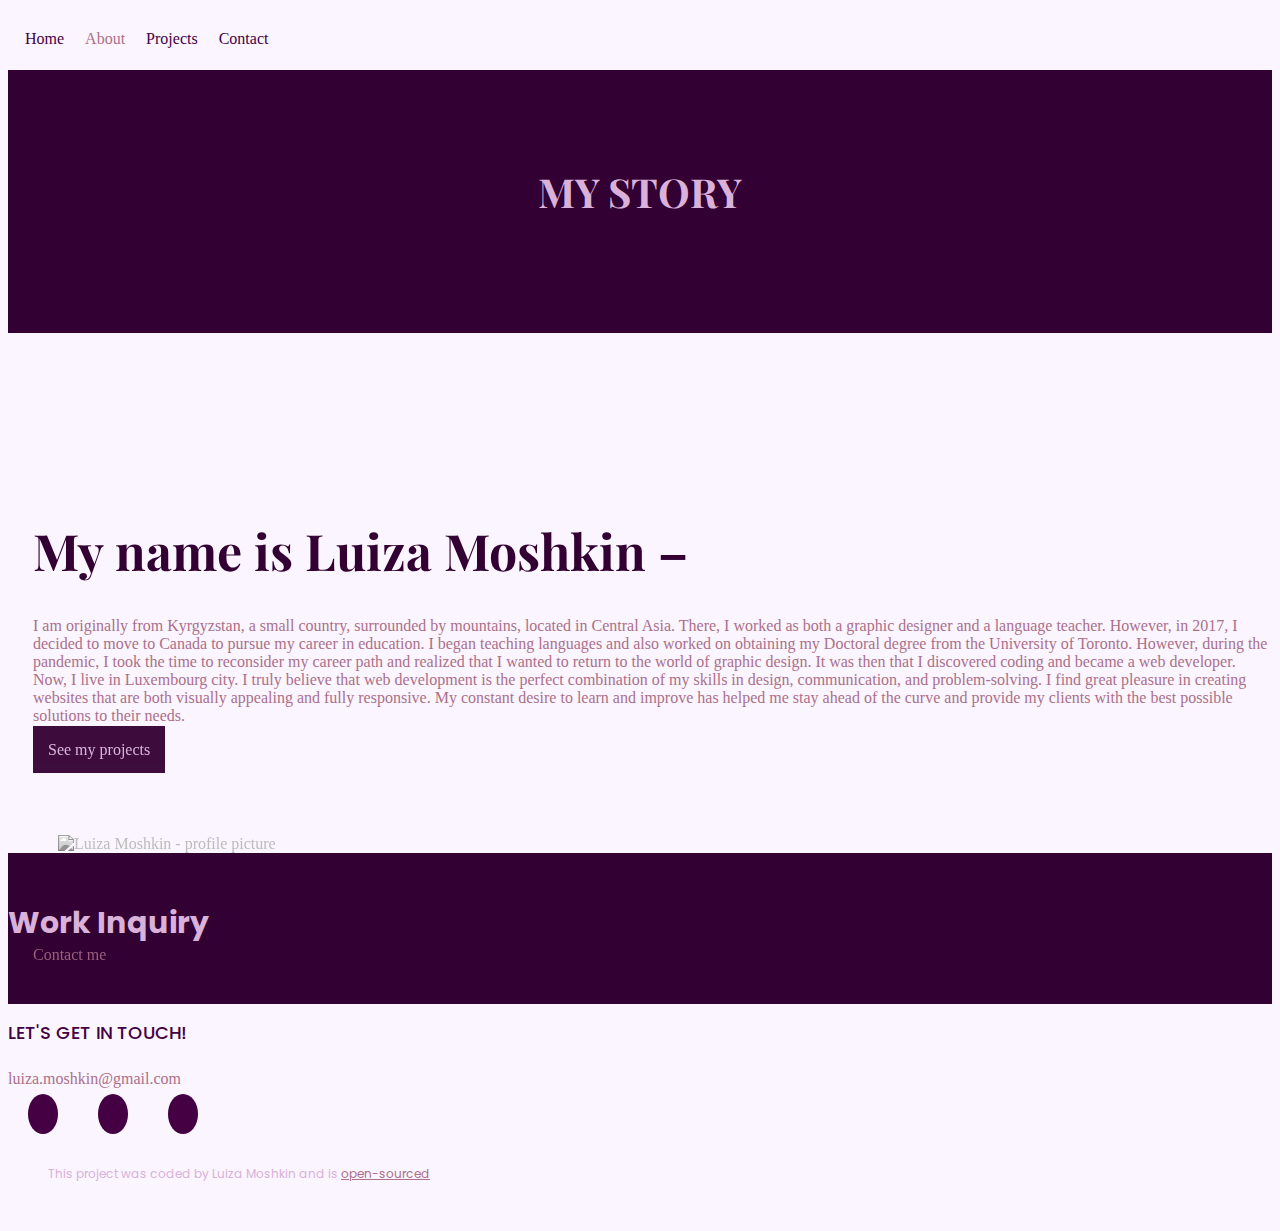
==== commit 333ee1d9: "Finished editing the main page" ====
--- a/about.html
+++ b/about.html
@@ -43,7 +43,7 @@
           <li class="active" title="About Luiza">
             <a href="/about.html"> About</a>
           </li>
-          <li><a href="/work.html" title="Luiza's Work"> Work </a></li>
+          <li><a href="/work.html" title="Luiza's Projects"> Projects </a></li>
           <li>
             <a href="/contact.html" title="Luiza's Contact Info"> Contact </a>
           </li>
@@ -51,27 +51,27 @@
       </nav>
     </div>
     <header>
-      <h3>About Me – Luiza Moshkin</h3>
+      <h3>My story</h3>
     </header>
     <div class="content-container container-fluid space-content-evenly">
       <div class="row">
-        <div class="col-md about-me">
-          <h1>I'm Luiza Moshkin –</h1>
-          <h2 class="mb-2">A Front-End Developer from Luxembourg</h2>
+        <div class="col-lg about-me mt-4">
+          <h1 id="my-story-heading">My name is Luiza Moshkin –</h1>
           <p class="mb-5 text-muted">
-            I am originally from Kyrgyzstan, a country located in Central Asia,
-            where I worked as both a graphic designer and a language teacher.
-            However, in 2017, I decided to move to Canada to pursue my career in
-            education. I began teaching languages and also worked on obtaining
-            my Doctoral degree from the University of Toronto. However, during
-            the pandemic, I took the time to reconsider my career path and
-            realized that I wanted to return to the world of graphic design. It
-            was then that I discovered coding and became a web developer. I
-            truly believe that web development is the perfect combination of my
-            skills in design, communication, and problem-solving. I find great
-            pleasure in creating websites that are both visually appealing and
-            fully responsive. My constant desire to learn and improve has helped
-            me stay ahead of the curve and provide my clients with the best
+            I am originally from Kyrgyzstan, a small country, surrounded by
+            mountains, located in Central Asia. There, I worked as both a
+            graphic designer and a language teacher. However, in 2017, I decided
+            to move to Canada to pursue my career in education. I began teaching
+            languages and also worked on obtaining my Doctoral degree from the
+            University of Toronto. However, during the pandemic, I took the time
+            to reconsider my career path and realized that I wanted to return to
+            the world of graphic design. It was then that I discovered coding
+            and became a web developer. Now, I live in Luxembourg city. I truly
+            believe that web development is the perfect combination of my skills
+            in design, communication, and problem-solving. I find great pleasure
+            in creating websites that are both visually appealing and fully
+            responsive. My constant desire to learn and improve has helped me
+            stay ahead of the curve and provide my clients with the best
             possible solutions to their needs.
           </p>
 
--- a/styles/styles.css
+++ b/styles/styles.css
@@ -10,9 +10,9 @@
   --contact-links-color: #ac7088;
   --nav-links-color: #440043;
 }
-/* body {
-  background-color: #404040;
-} */
+body {
+  background-color: #faf5ff;
+}
 header {
   padding: 65px !important;
   background-color: var(--branding-color);
@@ -51,17 +51,18 @@
 }
 
 h4 {
-  font-family: var(--heading-font);
+  font-family: var(--primary-font);
   color: var(--secondary-color);
-  font-size: 25px;
-  font-weight: normal;
+  font-size: 18px;
+  font-weight: 500;
   margin-top: 15px;
+  text-transform: uppercase;
 }
 h5 {
   font-family: var(--primary-font);
   font-size: 30px;
   color: var(--heading-color);
-  margin: 7px 0 0 70px;
+  margin: 7px 0 0;
 }
 
 h6 {
@@ -215,8 +216,14 @@
   color: var(--contact-links-color) !important;
 }
 
-.project-cards {
+#weather-app-p {
+  font-size: 14px;
+}
+
+.card-project-main {
   justify-content: space-around;
+  margin-bottom: 5rem;
+  max-height: 80%;
 }
 
 .contact-icons {
@@ -289,9 +296,9 @@
 }
 
 #btn-contact-me-about:hover {
-  border: solid 1px var(--branding-color);
-  opacity: 100%;
-  transition: all 100ms ease-in-out;
+  border: 1px solid #ef00e3a8;
+  box-shadow: 0 0 5px #ef00e3a8, 0 0 5px #ef00e3a8 inset;
+  color: var(--contact-links-color);
 }
 
 #btn-weather-app,
@@ -311,20 +318,23 @@
 }
 
 #btn-launch-project {
-  background-color: var(--branding-color);
-  color: var(--heading-color);
-  border-color: var(--branding-color);
-  opacity: 85%;
+  background-color: #e5d4f7;
+  color: var(--nav-links-color);
+  transition: all 100ms ease-in-out;
+  cursor: pointer;
+  transition: all 0.3s ease;
+  position: relative;
+  opacity: 60%;
   font-size: 14px;
   padding: 0.7rem 3rem;
   text-transform: uppercase;
 }
 
 #btn-launch-project:hover {
-  border: solid 1px var(--branding-color);
-  opacity: 95%;
-  transition: all 100ms ease-in-out;
-  color: #ef00e3a8;
+  border: 1px solid #ef00e3a8;
+  box-shadow: 0 0 5px #ef00e3a8, 0 0 5px #ef00e3a8 inset;
+  color: var(--secondary-color);
+  opacity: 100%;
 }
 
 #img-bishkek-app {
@@ -351,6 +361,10 @@
   max-width: 87%;
   height: 65%;
   border-radius: 4px;
+}
+
+#img-project:hover {
+  box-shadow: 0px 0px 15px #ef00e3a8;
 }
 
 .weather-margin {
@@ -410,8 +424,12 @@
 .contact-container h1 {
   font-size: 50px;
 }
+
+#my-story-heading {
+  color: var(--branding-color);
+}
 .about-me {
-  padding-left: 100px;
+  padding-left: 25px;
 }
 .about-me-image {
   max-width: 70%;
@@ -520,7 +538,7 @@
     font-family: var(--primary-font);
     font-size: 20px;
     color: var(--heading-color);
-    margin: 14px;
+    margin: 14px 0px 14px -63px;
   }
   h6 {
     font-size: 12px;
@@ -599,6 +617,11 @@
   .find-me {
     margin-top: 15px !important;
   }
+
+  .card-project-main {
+    justify-content: space-around;
+    margin-top: 0rem !important;
+  }
   #adopt-section {
     padding: 0 !important;
   }
@@ -690,6 +713,11 @@
     border-radius: 4px;
   }
 
+  div .col-lg-3 {
+    height: 20%;
+    margin-bottom: 2rem !important;
+  }
+
   .skills__skill {
     padding: 0.5rem;
     margin-bottom: 0.5rem;
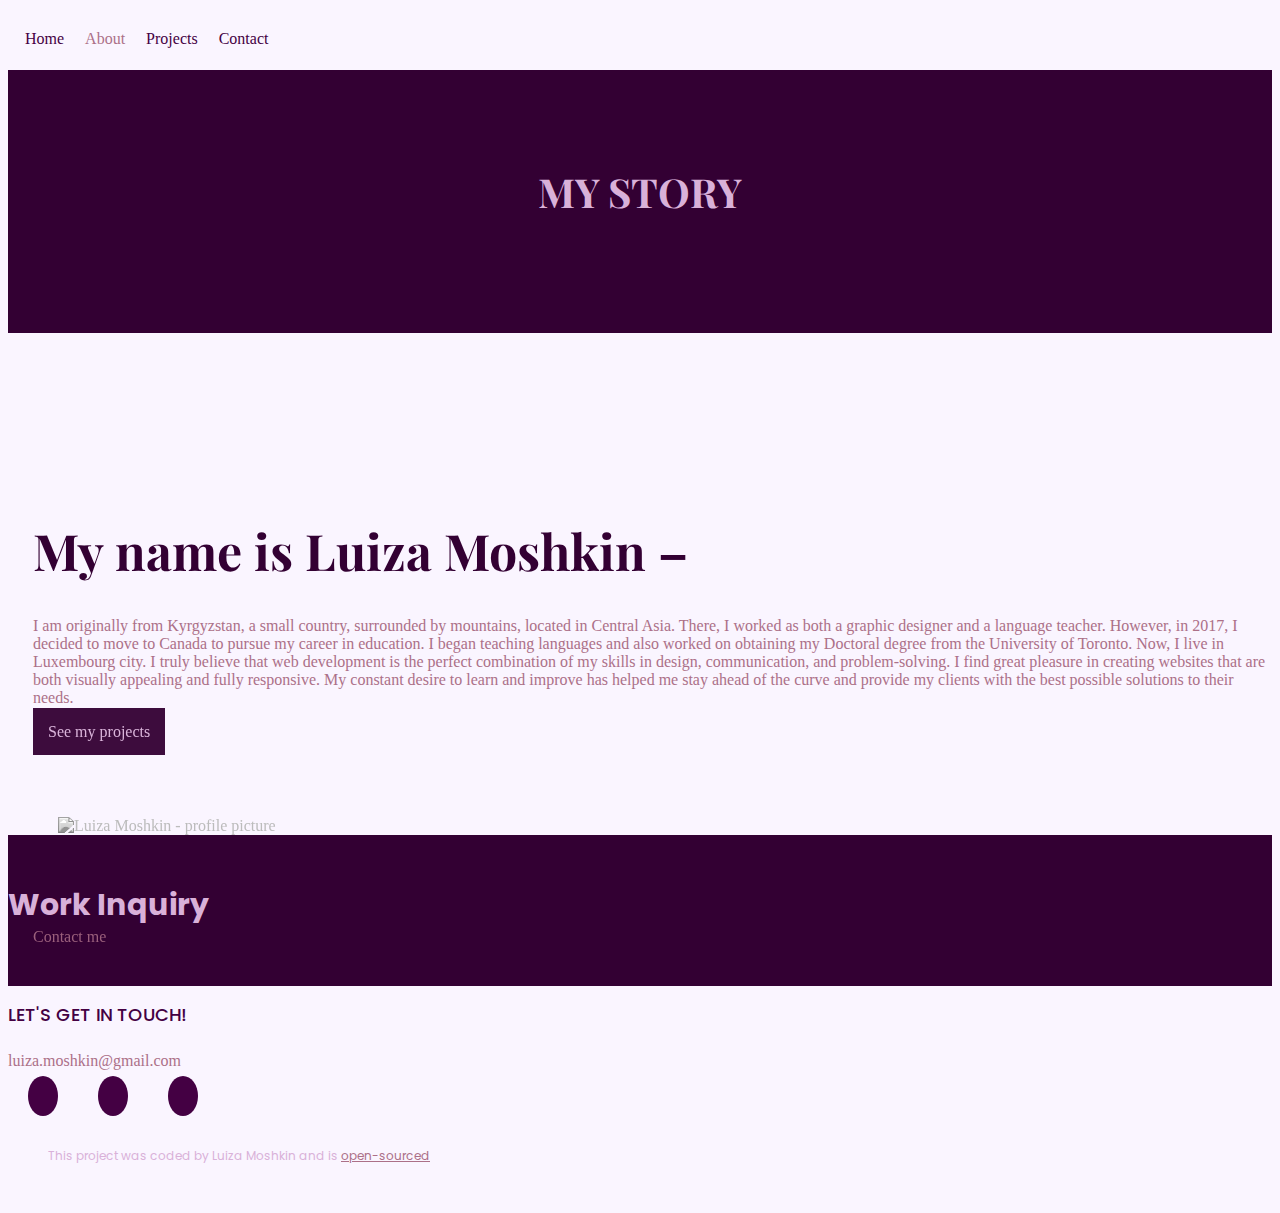
==== commit df506392: "Update about.html" ====
--- a/about.html
+++ b/about.html
@@ -63,10 +63,7 @@
             graphic designer and a language teacher. However, in 2017, I decided
             to move to Canada to pursue my career in education. I began teaching
             languages and also worked on obtaining my Doctoral degree from the
-            University of Toronto. However, during the pandemic, I took the time
-            to reconsider my career path and realized that I wanted to return to
-            the world of graphic design. It was then that I discovered coding
-            and became a web developer. Now, I live in Luxembourg city. I truly
+            University of Toronto. Now, I live in Luxembourg city. I truly
             believe that web development is the perfect combination of my skills
             in design, communication, and problem-solving. I find great pleasure
             in creating websites that are both visually appealing and fully
--- a/styles/styles.css
+++ b/styles/styles.css
@@ -171,7 +171,7 @@
 }
 
 .four h2 {
-  width: 36ch;
+  width: 37ch;
   border-right: 4px solid black;
   margin: 2rem auto;
   white-space: nowrap;
@@ -337,10 +337,16 @@
   opacity: 100%;
 }
 
+.card-project {
+  width: 90%;
+  margin-right: 0px !important;
+  margin-bottom: 4rem;
+}
+
 #img-bishkek-app {
   max-width: 77%;
   height: 103%;
-  margin: 8px 90px 28px;
+  margin: 8px 40px 28px;
   border-radius: 4px;
 }
 
@@ -365,6 +371,10 @@
 
 #img-project:hover {
   box-shadow: 0px 0px 15px #ef00e3a8;
+}
+
+#header-work {
+  color: var(--branding-color);
 }
 
 .weather-margin {
@@ -402,7 +412,7 @@
 }
 
 #btn-work-inquiry:hover {
-  border: solid 1px var(--branding-color);
+  border: solid 1px var(--heading-color);
   opacity: 100%;
   transition: all 100ms ease-in-out;
 }
@@ -459,6 +469,10 @@
   box-shadow: 0 0 5px #ef00e3a8, 0 0 5px #ef00e3a8 inset; */
 }
 
+.work-padding {
+  padding-right: 10px;
+}
+
 .contact-page-heading {
   color: var(--secondary-color);
 }
